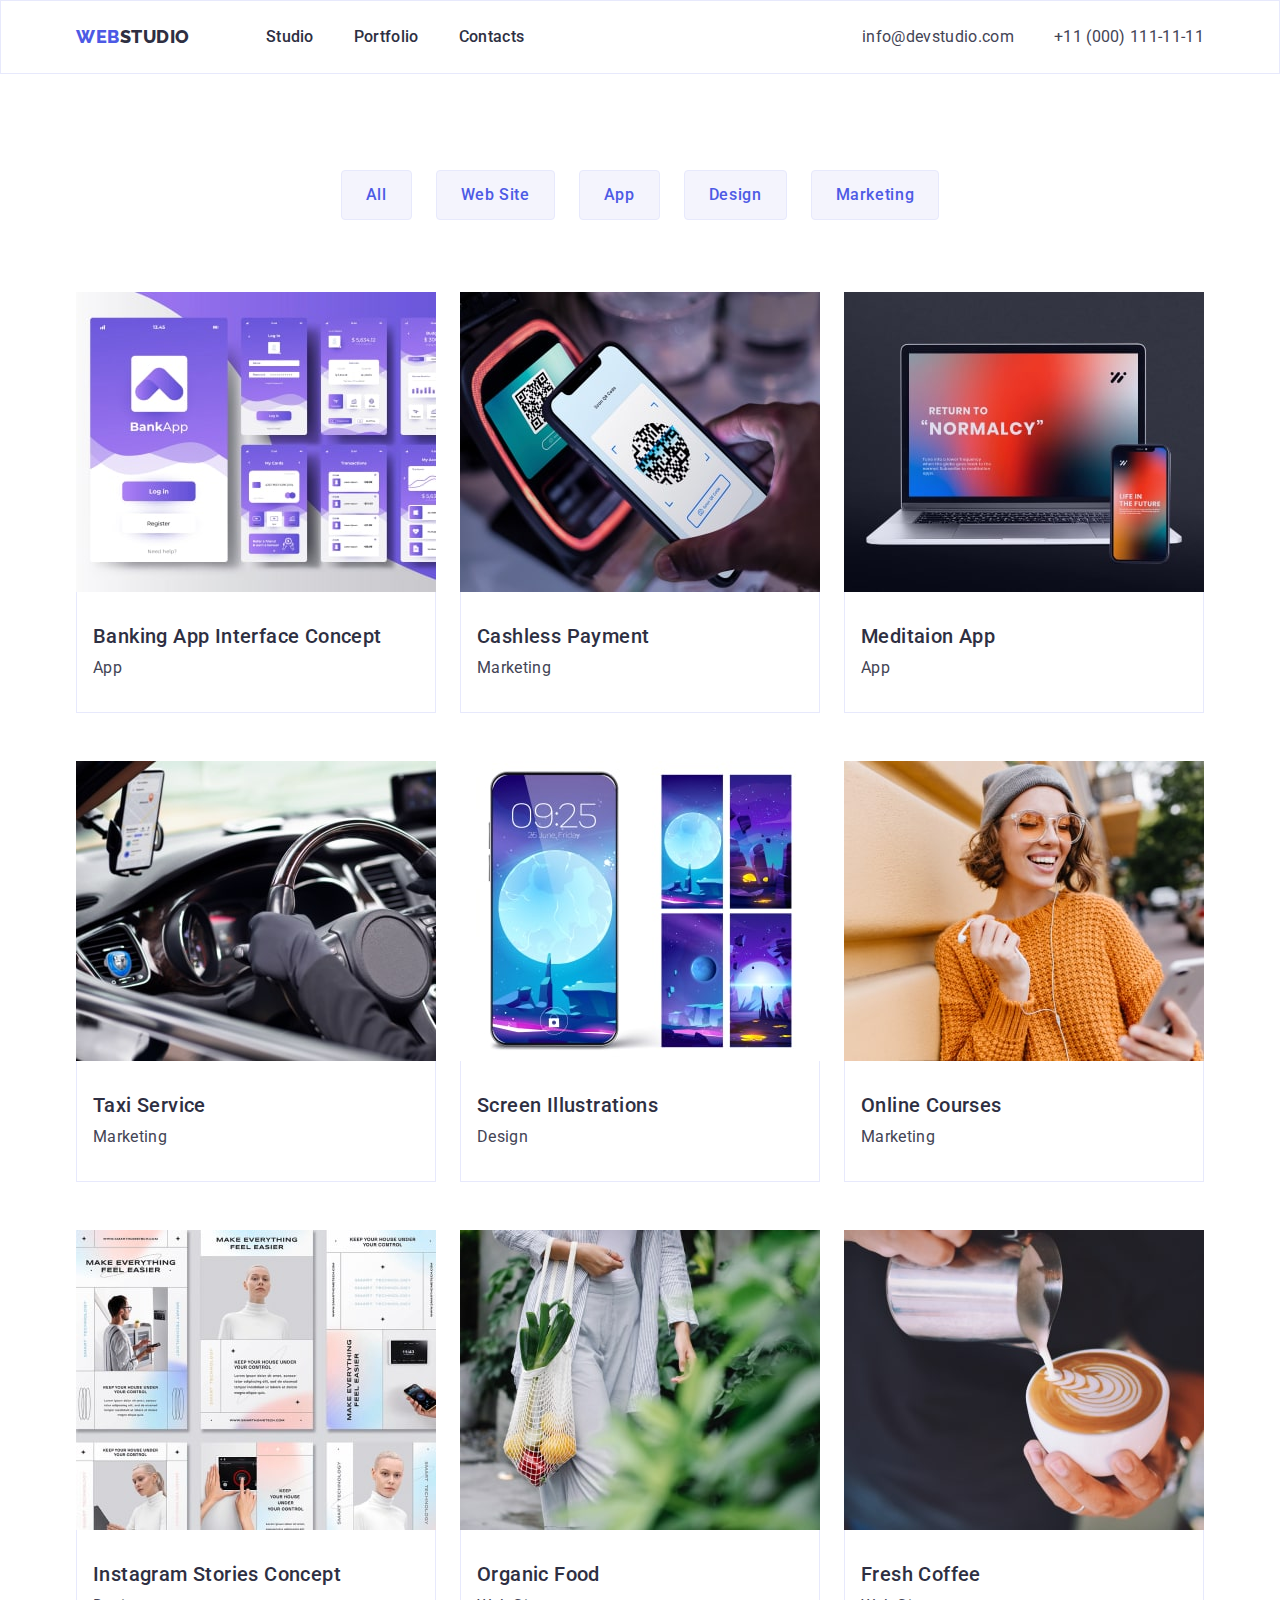
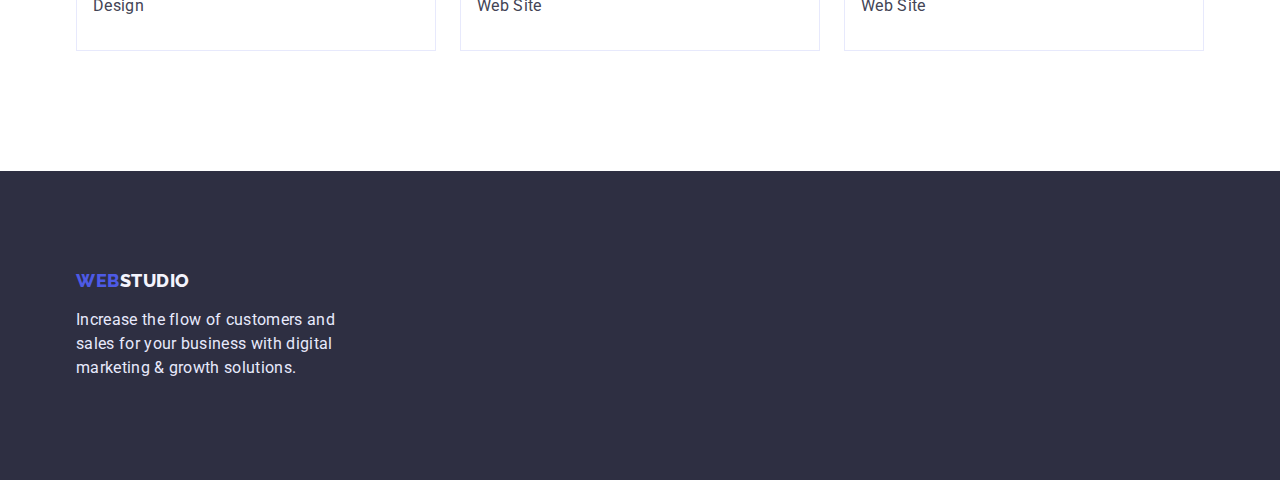
==== portfolio.html @ a50eefcb "add css and svg" ====
<!DOCTYPE html>
<html lang="en">
<head>
    <meta charset="UTF-8">
    <meta http-equiv="X-UA-Compatible" content="IE=edge">
    <meta name="viewport" content="width=device-width, initial-scale=1.0">
    <link rel="preconnect" href="https://fonts.googleapis.com">
    <link rel="preconnect" href="https://fonts.gstatic.com" crossorigin>
    <link href="https://fonts.googleapis.com/css2?family=Raleway:wght@800&family=Roboto:wght@400;500;700;900&display=swap" rel="stylesheet">
    <link rel="stylesheet" href="https://cdn.jsdelivr.net/npm/modern-normalize@1.1.0/modern-normalize.min.css">
    <link rel="stylesheet" href="./css/styles.css">
    <title>Portfolio</title>
<body>
    <header class="header border">
        <div class="container header-container">
        <nav class="nav">
                <a href="./index.html" class="nav-logo link list"><span class="accent">Web</span>Studio</a>
            <ul class="nav-list list ">
                <li class="nav-item">
                    <a href="./index.html" class="nav-link link list ">Studio</a>
                </li>
                <li class="nav-item">
                    <a href="" class="nav-link link list ">Portfolio</a>
                </li>
                <li class="nav-item">
                    <a href="" class="nav-link link list ">Contacts</a>
                </li>
            </ul>
        </nav>
        <address class="addres">
            <ul class="addres-list list">
                <li class="addres-item">
                    <a href="mailto:info@devstudio.com" class="contact-link-mail list  link ">info@devstudio.com</a>
                </li>
                <li class="addres-item">
                    <a href="tel:+110001111111" class="contact-link-number list link ">+11 (000) 111-11-11</a>
                </li>
            </ul>
        </address>
        </div>    
    </header>
    <main>       
        <section class="portfolio section">
            <div class="container-portfolio container">
        <h1 hidden>portfolio</h1>
            <ul  class="portfolio-list-btn section-list">
        <li class="portfolio-item-btn list">
            <button type="button" class="portfolio-btn">All</button>
        </li>
        <li class="portfolio-item-btn list">
            <button type="button" class="portfolio-btn">Web Site</button>
        </li>
        <li class="portfolio-item-btn list">
            <button type="button" class="portfolio-btn">App</button>
        </li>
        <li class="portfolio-item-btn list">
            <button type="button" class="portfolio-btn">Design</button>
        </li>
        <li class="portfolio-item-btn list">
            <button type="button" class="portfolio-btn">Marketing</button>
        </li>
        </ul>
        <ul class="portfolio-list ">
        <li class="portfolio-item list width-card">
            <img src="./images/portfolio/img1.jpg" alt="Banking App Interface Concept" >
            <div class="portfolio-item-wrap border">
            <h2 class="portfolio-subtitle section-subtitle ">Banking App Interface Concept</h3>
            <p class="portfolio-text sction-text ">App</p>
            </div>
        </li>
        <li class="portfolio-item list width-card">
            <img src="./images/portfolio/img2.jpg" alt="Cashless Payment" width="360" height="300">
            <div class="portfolio-item-wrap border">
            <h2 class="portfolio-subtitle section-subtitle">Cashless Payment</h3>
            <p class="portfolio-text sction-text">Marketing</p>
            </div>
        </li>
        <li class="portfolio-item list width-card">
            <img src="./images/portfolio/img3.jpg" alt="Meditaion App" width="360" height="300">
            <div class="portfolio-item-wrap border">
            <h2 class="portfolio-subtitle section-subtitle">Meditaion App</h3>
            <p class="portfolio-text sction-text">App</p>
            </div>
        </li>
        <li class="portfolio-item list width-card">
            <img src="./images/portfolio/img4.jpg" alt="Taxi Service" width="360" height="300">
            <div class="portfolio-item-wrap border">
            <h2 class="portfolio-subtitle section-subtitle">Taxi Service</h3>
            <p class="portfolio-text sction-text">Marketing</p>
            </div>
        </li>
        <li class="portfolio-item list width-card">
            <img src="./images/portfolio/img5.jpg" alt="Screen Illustrations" width="360" height="300">
            <div class="portfolio-item-wrap border">
            <h2 class="portfolio-subtitle section-subtitle">Screen Illustrations</h3>
            <p class="portfolio-text sction-text">Design</p>
            </div>
        </li>
        <li class="portfolio-item list width-card">
            <img src="./images/portfolio/img6.jpg" alt="Online Courses" width="360" height="300">
            <div class="portfolio-item-wrap border">
            <h2 class="portfolio-subtitle section-subtitle">Online Courses</h3>
            <p class="portfolio-text sction-text">Marketing</p>
            </div>
        </li>
        <li class="portfolio-item list width-card">
            <img src="./images/portfolio/img7.jpg" alt="Instagram Stories Concept" width="360" height="300">
            <div class="portfolio-item-wrap border">
            <h2 class="portfolio-subtitle section-subtitle">Instagram Stories Concept</h3>
            <p class="portfolio-text sction-text">Design</p>
            </div>
        </li>
        <li class="portfolio-item list width-card">
            <img src="./images/portfolio/img8.jpg" alt="Organic Food" width="360" height="300">
            <div class="portfolio-item-wrap border">
            <h2 class="portfolio-subtitle section-subtitle">Organic Food</h3>
            <p class="portfolio-text sction-text">Web Site</p>
            </div>
        </li>
        <li class="portfolio-item list width-card">
            <img src="./images/portfolio/img9.jpg" alt="Fresh Coffee" width="360" height="300">
            <div class="portfolio-item-wrap border">
            <h2 class="portfolio-subtitle section-subtitle">Fresh Coffee</h3>
            <p class="portfolio-text sction-text">Web Site</p>
            </div>
        </li>
        </ul>
    </div>
        </section>
    </main>     
    <footer class="footer">
        <div class="container">
        <a href="./index.html" class="footer-logo link"><span class="accent">Web</span>Studio</a>
        <p class="footer-text sction-text">Increase the flow of customers and sales for your business with digital marketing & growth solutions.</p>
        </div>
    </footer>
</body>
---- css/styles.css ----
h1,h2,h3,p{
    margin-top: 0;
    margin-bottom: 0;
    }
    ul,ol{
    margin-top: 0;
    margin-bottom: 0;
    padding-left: 0;
    }
    img{
    display: block;
    }
    
    :root{
    --grey-one:#434455;
    --grey-two:#2E2F42; 
    --blue-one:#4D5AE5;
    --blue-two:#404BBF;
    --white-one:#FFFFFF;
    --white-two:#F4F4FD;
    --white-three:#E7E9FC;   
    --body-text-color:var(--grey-one);
    --bodi-title-color:var(--grey-two);
    --background-hero-footer-color:var(--grey-two);
    --hover-focus-color:var(--blue-one);
    --btn-color:var(--blue-one);
    --btn-hover-focus-color:var(--blue-two);
    --btn-text-color:var(--white-one);
    --gradient-one:linear-gradient(rgba(46, 47, 66, 0.7), rgba(46, 47, 66, 0.7));
    }
    .container{
    width: 1158px;
    margin-left: auto;
    margin-right: auto; 
    padding-left: 15px;
    padding-right: 15px;   
    }
    .section{
    padding-top: 120px;
    padding-bottom: 120px;
    }    
    .section-title{
    font-size: 36px;
    line-height: 1.11;
    text-align: center;
    letter-spacing: 0.02em;
    text-transform: capitalize;
    margin-bottom: 72px;
    }
    .section-subtitle{
    font-weight: 500;
    font-size: 20px;
    line-height: 1.2;
    letter-spacing: 0.02em;
    margin-bottom: 8px;
    }
    .sction-text{
    line-height: 1.5;
    letter-spacing: 0.02em;
    color:var(--body-text-color);
    }
    .section-list{
    display: flex;
    align-items: center;
    flex-wrap: wrap;
    column-gap: 24px;
    }
    button {
    border-radius: 4px;
    font-family: inherit;
    font-weight: 500;
    line-height: 1.5;
    font-size: 16px;
    display: flex;
    align-items: center;
    letter-spacing: 0.04em;
    cursor: pointer;
    }
    button:focus, button:hover {
    background-color:var(--btn-hover-focus-color);
    color:var(--white-one);
    box-shadow: 0px 3px 1px rgba(0, 0, 0, 0.1), 0px 2px 1px rgba(0, 0, 0, 0.08), 0px 2px 2px rgba(0, 0, 0, 0.12);
    border-radius: 4px;
    }
    .list{ 
    list-style: none;
    }
    .link{
    text-decoration: none;
    } 
    .border{
    border: 1px solid var(--white-three);    
    }  
    /* ----------BODY------------ */
    body{
    font-family: 'roboto', sans-serif;
    font-size: 16px;
    color:var(--grey-two);
    background-color:var(--white-one);
    }
    
    /* ---------HEADER----------- */
    .header{
    padding-top: 24px;
    padding-bottom: 24px;
    }
    .header-container{
    display: flex;
    align-items: center;
    justify-content: space-between;

    }
    .nav{
    display: flex;
    align-items: center;
    }
    .nav-list{
    display: flex;
    align-items: center;
    gap: 40px;
    }
    .nav-logo{
    margin-right: 76px;
    }
    .nav-logo {
    font-family: 'Raleway';
    font-weight: 800;
    font-size: 18px;
    line-height: 1.33;
    display: flex;
    align-items: center;
    letter-spacing: 0.03em;
    text-transform: uppercase;
    color: var(--bodi-title-color);
    }
    .nav-logo:hover, 
    .nav-logo:focus{
    color:var(--hover-focus-color);
    }
    .accent{
    color: var(--hover-focus-color);
    }
    .nav-link {
    font-weight: 500;
    line-height: 1.5;
    letter-spacing: 0.02em;
    color: var(--bodi-title-color);  
    }
    /*------------ ADDRES------------ */
    .addres{
    display: flex;
    align-items: center; 
    }
    .addres-list{
    display: flex;
    align-items: center; 
    gap: 40px;  
    }
    .addres-item:not(:last-child){
    margin-left: auto;
    }
    .contact-link-number, .contact-link-mail {
    line-height: 1.5;
    letter-spacing: 0.02em;
    color:var(--body-text-color);
    font-style: normal;
    
    }
    
    .nav-list .nav-link:hover, 
    .nav-list .nav-link:focus,
    .contact-link-number:hover, .contact-link-number:focus,
    .contact-link-mail:hover, .contact-link-mail:focus,   
    .footer-logo:hover, .footer-logo:focus    
    {
    color: var(--hover-focus-color);  
    }
    /* --------MAIN------------ */
    /* --------HERO------------ */
    .hero {
    padding-top: 188px;
    padding-bottom: 188px;
    background: var(--background-hero-footer-color);
    background-image: var(--gradient-one), url(../images/people-office.jpg);
    background-repeat: no-repeat;
    background-position: absolute; 
    background-size: cover;
    }
    .hero-title {
    max-width: 510px;
    font-size: 56px;
    line-height: 1.07;
    text-align: center;
    letter-spacing: 0.02em;
    color:var(--white-one);
    margin: 0 auto;
    margin-bottom: 48px;
    }
    .hero-btn{
    border: none;     
    padding: 16px 32px;
    background: var(--btn-color);
    color:var(--btn-text-color);
    box-shadow: 0px 4px 4px rgba(0, 0, 0, 0.15);
    border-radius: 4px;
    margin: 0 auto;
    }
    
    /* --------ABOUT---------- */
    .about-list{
    display: flex; 
    gap: 24px;   
    }
    .about-item{
    width: 264px;
    }
     /* --------DOING---------- */
    .doing{
    padding-top: 0;
    }
    .doing-list{
    display: flex;
    flex-wrap: wrap;
    gap: 24px;
    }
    .doing-item{
    flex-basis: calc((100% - 2*24px)/3);   
    }
    /* --------TEAM----------- */
    .team {
    background:var(--white-two);
    }
    .team-list{
    display: flex;
    gap: 24px;    
    }
    .team-item-wrap{
    padding: 32px 16px 32px 16px;
    background:var(--white-one);
    box-shadow: 0px 1px 6px rgb(46 47 66 / 8%), 0px 1px 1px rgb(46 47 66 / 16%), 0px 2px 1px rgb(46 47 66 / 8%);
    border-radius: 0px 0px 4px 4px;
    text-align: center;       
    }
    .team-item{
    flex-basis: calc((100% - 3*24px)/4);   
    }
    .team-text{
    margin-bottom: 8px;
    }
    .teem-soc-list {
    display: flex;
    gap: 24px;
    }
    .team-soc-items {
    width: 40px;
    height: 40px;
    }
    .team-soc-link {
    width: 100%;
    height: 100%;
    background-color:var(--blue-one);
    display: flex;
    align-items: center;
    justify-content: center;
    border-radius: 50%;
    }
    .team-soc-icon{
    fill: var(--white-two);
    }
    /* -----PORTFOLIO--------- */
    .portfolio{
    padding-top: 96px;
    }  
    .portfolio-list{
    display: flex;    
    flex-wrap: wrap;
    row-gap: 48px;
    column-gap: 24px;  
    }  
    .portfolio-list-btn{
    display: flex;    
    justify-content:center;
    margin-bottom: 72px;
    }
    .portfolio-btn{
    padding: 12px 24px;     
    background:var(--white-two); 
    color: var(--btn-color);
    border: 1px solid var(--white-three);
    border-radius: 4px;}
    .portfolio-item-wrap{
    padding-top: 32px;
    padding-bottom: 32px;
    padding-left: 16px;  
    border-top: none;   
    }
    
    
    /* ---------FOOTER--------- */
    .footer{
    padding-top: 100px;
    padding-bottom: 100px;
    background-color: var(--background-hero-footer-color)
    }
    .footer-logo {
    display: block;
    font-family: 'Raleway';
    font-weight: 800;
    font-size: 18px;
    line-height: 1.16;
    letter-spacing: 0.03em;
    text-transform: uppercase;
    color: var(--white-two);
    margin-bottom: 16px;
    }
    .footer-text {
    max-width: 300px;
    color:var(--white-three);
    }
    .portfolio-item{
        flex-basis: calc((100% - 2*24px)/3);    
    }
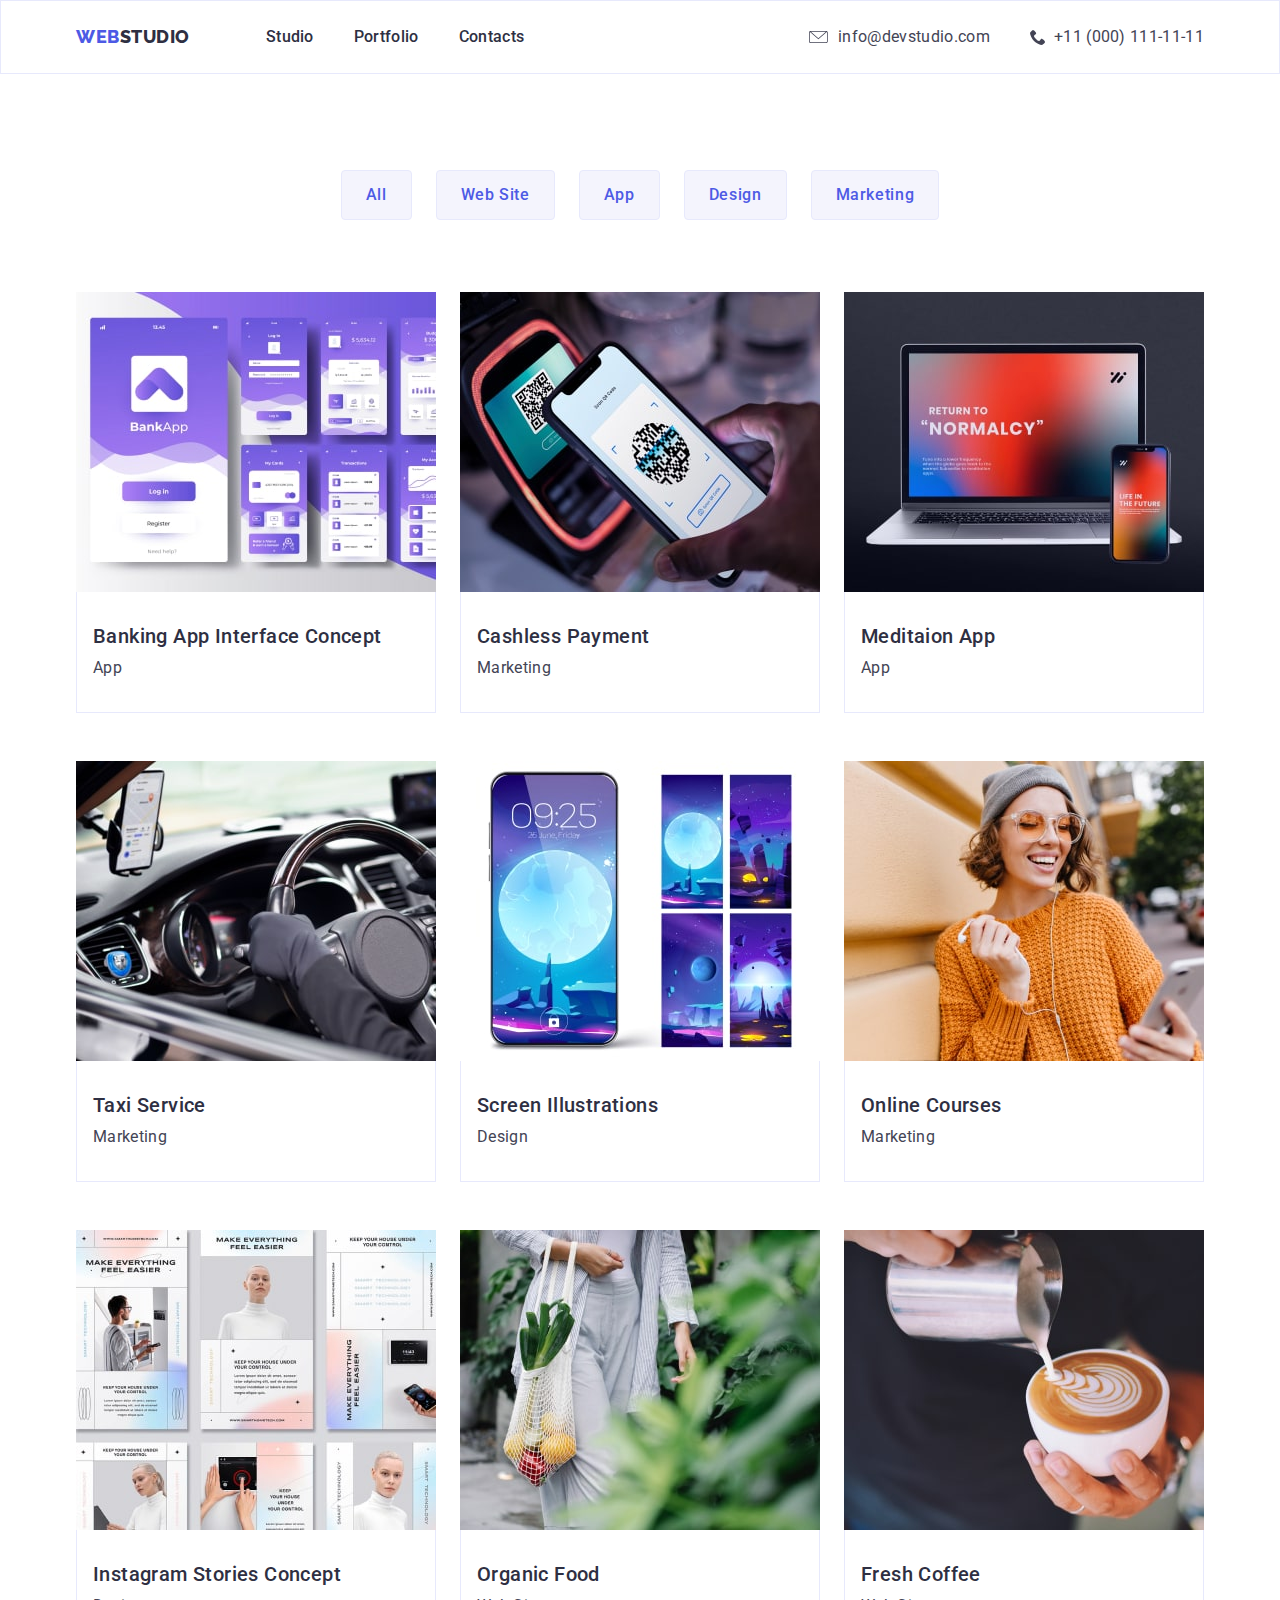
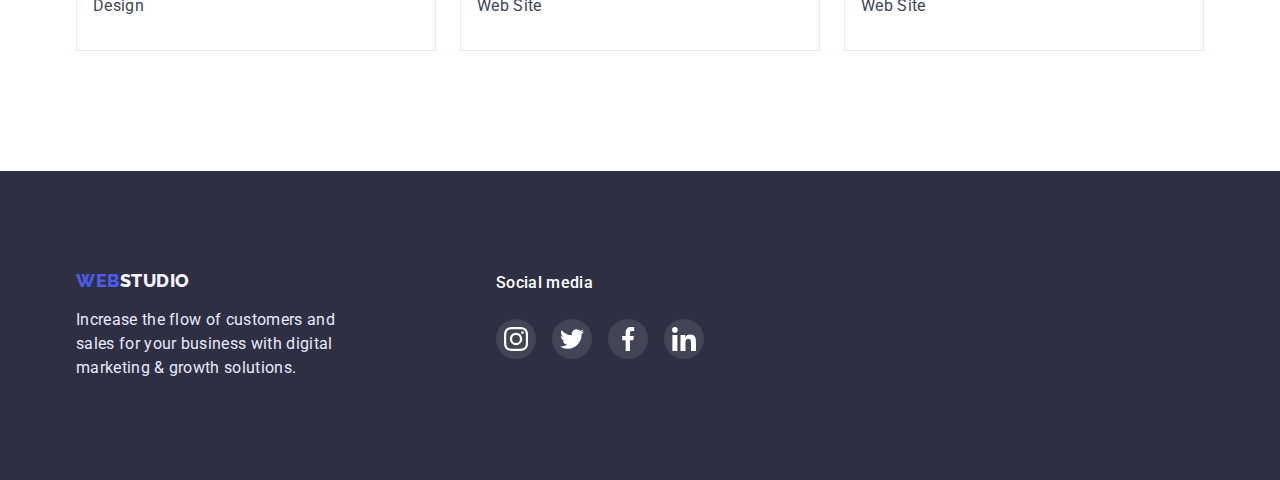
==== commit 76a95ad4: "add css and svg" ====
--- a/portfolio.html
+++ b/portfolio.html
@@ -27,16 +27,24 @@
                 </li>
             </ul>
         </nav>
-        <address class="addres">
+        <address class="addres ">
             <ul class="addres-list list">
                 <li class="addres-item">
-                    <a href="mailto:info@devstudio.com" class="contact-link-mail list  link ">info@devstudio.com</a>
+                    <a href="mailto:info@devstudio.com" class="contact-link-mail  link ">
+                        <svg class="addres-icon" width="24px" height="24px">
+                            <use href="./images/icons.svg#icon-mail-envelope-closed"></use>
+                        </svg>
+                        info@devstudio.com</a>
                 </li>
                 <li class="addres-item">
-                    <a href="tel:+110001111111" class="contact-link-number list link ">+11 (000) 111-11-11</a>
+                    <a href="tel:+110001111111" class="contact-link-number list link "> 
+                        <svg class="addres-icon" width="16px" height="16px">
+                            <use href="./images/icons.svg#icon-telephone"></use>
+                        </svg>
+                        +11 (000) 111-11-11</a>
                 </li>
             </ul>
-        </address>
+            </address>
         </div>    
     </header>
     <main>       
@@ -128,10 +136,45 @@
     </div>
         </section>
     </main>     
-    <footer class="footer">
-        <div class="container">
-        <a href="./index.html" class="footer-logo link"><span class="accent">Web</span>Studio</a>
-        <p class="footer-text sction-text">Increase the flow of customers and sales for your business with digital marketing & growth solutions.</p>
+    <footer class="footer ">
+        <div class="footer-container container">
+            <div class="footer-logo-wrap">
+                <a href="./index.html" class="footer-logo link"><span class="accent">Web</span>Studio</a>
+                <p class="footer-text sction-text">Increase the flow of customers and sales for your business with digital marketing & growth solutions.</p>
+            </div>
+            <div class="footer-soc-wrap">
+                <p class="footer-text-soc sction-text">Social media</p>
+                <ul class="footer-soc-list list">
+                    <li class="footer-soc-item">
+                        <a href="" class="footer-soc-link link">
+                            <svg class="footer-soc-ico" width="24px" height="24px">
+                                <use href="./images/icons.svg#icon-instagram-2"></use>
+                            </svg>
+                        </a>
+                    </li>
+                    <li class="footer-soc-item">
+                        <a href="" class="footer-soc-link link">
+                            <svg class="footer-soc-ico" width="24px" height="24px">
+                                <use href="./images/icons.svg#icon-twitter-1"></use>
+                            </svg>
+                        </a>
+                    </li>
+                    <li class="footer-soc-item">
+                        <a href="" class="footer-soc-link link">
+                            <svg class="footer-soc-ico" width="24px" height="24px">
+                                <use href="./images/icons.svg#icon-facebook-1"></use>
+                            </svg>
+                        </a>
+                    </li>
+                    <li class="footer-soc-item">
+                        <a href="" class="footer-soc-link link">
+                            <svg class="footer-soc-ico" width="24px" height="24px">
+                                <use href="./images/icons.svg#icon-linkedin-1"></use>
+                            </svg>
+                        </a>
+                    </li>
+                </ul>
+            </div>
         </div>
     </footer>
 </body>--- a/css/styles.css
+++ b/css/styles.css
@@ -12,8 +12,10 @@
     }
     
     :root{
+    --green-one: #31D0AA;  
     --grey-one:#434455;
-    --grey-two:#2E2F42; 
+    --grey-two:#2E2F42;
+    --grey-three: #8E8F99; 
     --blue-one:#4D5AE5;
     --blue-two:#404BBF;
     --white-one:#FFFFFF;
@@ -38,6 +40,8 @@
     .section{
     padding-top: 120px;
     padding-bottom: 120px;
+    margin-left: auto;
+    margin-right: auto; 
     }    
     .section-title{
     font-size: 36px;
@@ -90,83 +94,9 @@
     } 
     .border{
     border: 1px solid var(--white-three);    
-    }  
-    /* ----------BODY------------ */
-    body{
-    font-family: 'roboto', sans-serif;
-    font-size: 16px;
-    color:var(--grey-two);
-    background-color:var(--white-one);
-    }
-    
-    /* ---------HEADER----------- */
-    .header{
-    padding-top: 24px;
-    padding-bottom: 24px;
-    }
-    .header-container{
-    display: flex;
-    align-items: center;
-    justify-content: space-between;
-
-    }
-    .nav{
-    display: flex;
-    align-items: center;
-    }
-    .nav-list{
-    display: flex;
-    align-items: center;
-    gap: 40px;
-    }
-    .nav-logo{
-    margin-right: 76px;
-    }
-    .nav-logo {
-    font-family: 'Raleway';
-    font-weight: 800;
-    font-size: 18px;
-    line-height: 1.33;
-    display: flex;
-    align-items: center;
-    letter-spacing: 0.03em;
-    text-transform: uppercase;
-    color: var(--bodi-title-color);
-    }
+    } 
     .nav-logo:hover, 
-    .nav-logo:focus{
-    color:var(--hover-focus-color);
-    }
-    .accent{
-    color: var(--hover-focus-color);
-    }
-    .nav-link {
-    font-weight: 500;
-    line-height: 1.5;
-    letter-spacing: 0.02em;
-    color: var(--bodi-title-color);  
-    }
-    /*------------ ADDRES------------ */
-    .addres{
-    display: flex;
-    align-items: center; 
-    }
-    .addres-list{
-    display: flex;
-    align-items: center; 
-    gap: 40px;  
-    }
-    .addres-item:not(:last-child){
-    margin-left: auto;
-    }
-    .contact-link-number, .contact-link-mail {
-    line-height: 1.5;
-    letter-spacing: 0.02em;
-    color:var(--body-text-color);
-    font-style: normal;
-    
-    }
-    
+    .nav-logo:focus,
     .nav-list .nav-link:hover, 
     .nav-list .nav-link:focus,
     .contact-link-number:hover, .contact-link-number:focus,
@@ -174,7 +104,89 @@
     .footer-logo:hover, .footer-logo:focus    
     {
     color: var(--hover-focus-color);  
-    }
+    } 
+    /* ----------BODY------------ */
+    body{
+    font-family: 'roboto', sans-serif;
+    font-size: 16px;
+    color:var(--grey-two);
+    background-color:var(--white-one);
+    }
+    
+    /* ---------HEADER----------- */
+    .header{
+    padding-top: 24px;
+    padding-bottom: 24px;
+    }
+    .header-container{
+    display: flex;
+    align-items: center;
+    justify-content: space-between;
+
+    }
+    .nav{
+    display: flex;
+    align-items: center;
+    }
+    .nav-list{
+    display: flex;
+    align-items: center;
+    gap: 40px;
+    }
+    .nav-logo{
+    margin-right: 76px;
+    }
+    .nav-logo {
+    font-family: 'Raleway';
+    font-weight: 800;
+    font-size: 18px;
+    line-height: 1.33;
+    display: flex;
+    align-items: center;
+    letter-spacing: 0.03em;
+    text-transform: uppercase;
+    color: var(--bodi-title-color);
+    }
+    .accent{
+    color: var(--hover-focus-color);
+    }
+    .nav-link {
+    font-weight: 500;
+    line-height: 1.5;
+    letter-spacing: 0.02em;
+    color: var(--bodi-title-color);  
+    }
+    /*------------ ADDRES------------ */
+    .addres{
+    display: flex;
+    align-items: center; 
+    }
+    .addres-list{
+    display: flex;
+    align-items: center; 
+    gap: 40px;  
+    }
+    .addres-item:not(:last-child){
+    margin-left: auto;
+    }
+    .contact-link-number, .contact-link-mail {
+    display: flex;
+    line-height: 1.5;
+    letter-spacing: 0.02em;
+    align-items: center;
+    gap: 8px; 
+    color:var(--body-text-color);
+    font-style: normal;
+    }
+    .addres-icon{
+    fill: var(--body-text-color);
+    }
+    .contact-link-number:is(:hover, :focus) .addres-icon{
+    fill:var(--blue-two);
+    }
+    .contact-link-mail:is(:hover, :focus) .addres-icon{
+    fill:var(--blue-two);
+    }  
     /* --------MAIN------------ */
     /* --------HERO------------ */
     .hero {
@@ -182,6 +194,7 @@
     padding-bottom: 188px;
     background: var(--background-hero-footer-color);
     background-image: var(--gradient-one), url(../images/people-office.jpg);
+    max-width: 1440px;
     background-repeat: no-repeat;
     background-position: absolute; 
     background-size: cover;
@@ -214,6 +227,26 @@
     .about-item{
     width: 264px;
     }
+    .about-list-ico{
+    display: flex;
+    gap: 24px;
+    }
+    .about-item-ico{
+    width:calc((100%-3*24px)/4);
+    height: 112px; 
+    margin-bottom: 8px;
+    }
+    .about-item-link {
+    width: 100%;
+    height: 100%;
+    display: flex;
+    justify-content: center;
+    align-items: center;
+    background: var(--white-two);
+    border-radius: 4px;
+    }
+    .about-icon {
+    }
      /* --------DOING---------- */
     .doing{
     padding-top: 0;
@@ -267,6 +300,39 @@
     .team-soc-icon{
     fill: var(--white-two);
     }
+    .team-soc-link:hover, .team-soc-link:focus{
+    background-color:var(--blue-two)
+    }
+    /*-------CUSTOMERS----------- */
+    .customers{
+    padding-top: 130px;
+    }
+    .customers-list {
+    display: flex;
+    gap: 24px;
+    }
+    .customers-item {
+    width: calc((100%-5*24px)/6);
+    height: 88px;
+    }
+    .customers-link {
+    width: 100%;  
+    height: 100%;
+    display: flex;
+    align-items: center;
+    justify-content: center;
+    border: 1px solid var(--grey-three);
+    border-radius: 4px;
+    }
+    .customers-icon{
+    fill:var(--grey-three)  
+    }
+    .customers-link:is(:hover, :focus){
+    border-color:var(--blue-two)
+    }
+    .customers-link:is(:hover, :focus) .customers-icon{
+      fill:var(--blue-two)
+      }
     /* -----PORTFOLIO--------- */
     .portfolio{
     padding-top: 96px;
@@ -294,13 +360,19 @@
     padding-left: 16px;  
     border-top: none;   
     }
-    
-    
+    .portfolio-item{
+    flex-basis: calc((100% - 2*24px)/3);    
+  }
     /* ---------FOOTER--------- */
     .footer{
     padding-top: 100px;
     padding-bottom: 100px;
     background-color: var(--background-hero-footer-color)
+    }
+    .footer-container{
+      display: flex;
+      gap: 120px
+      ;
     }
     .footer-logo {
     display: block;
@@ -317,6 +389,35 @@
     max-width: 300px;
     color:var(--white-three);
     }
-    .portfolio-item{
-        flex-basis: calc((100% - 2*24px)/3);    
+    .footer-soc-wrap{
+    display: block;
+    }
+    .footer-text-soc{
+    min-width: 100px;
+    font-weight: 500;
+    color:var(--white-one); 
+    margin-bottom: 24px;
+    }  
+    .footer-soc-list {
+    display: flex;
+    gap: 16px;
+    }
+    .footer-soc-item {
+      width: 40px;
+      height: 40px;
+    }
+    .footer-soc-link {
+    width: 100%;
+    height: 100%;
+    background: rgba(255, 255, 255, 0.1);
+    display: flex;
+    align-items: center;
+    justify-content: center;
+    border-radius: 50%;
+    }
+    .footer-soc-ico {
+    fill:var(--white-one)  
+    }
+    .footer-soc-link:hover, .footer-soc-link:focus{
+      background-color:var(--green-one);
     }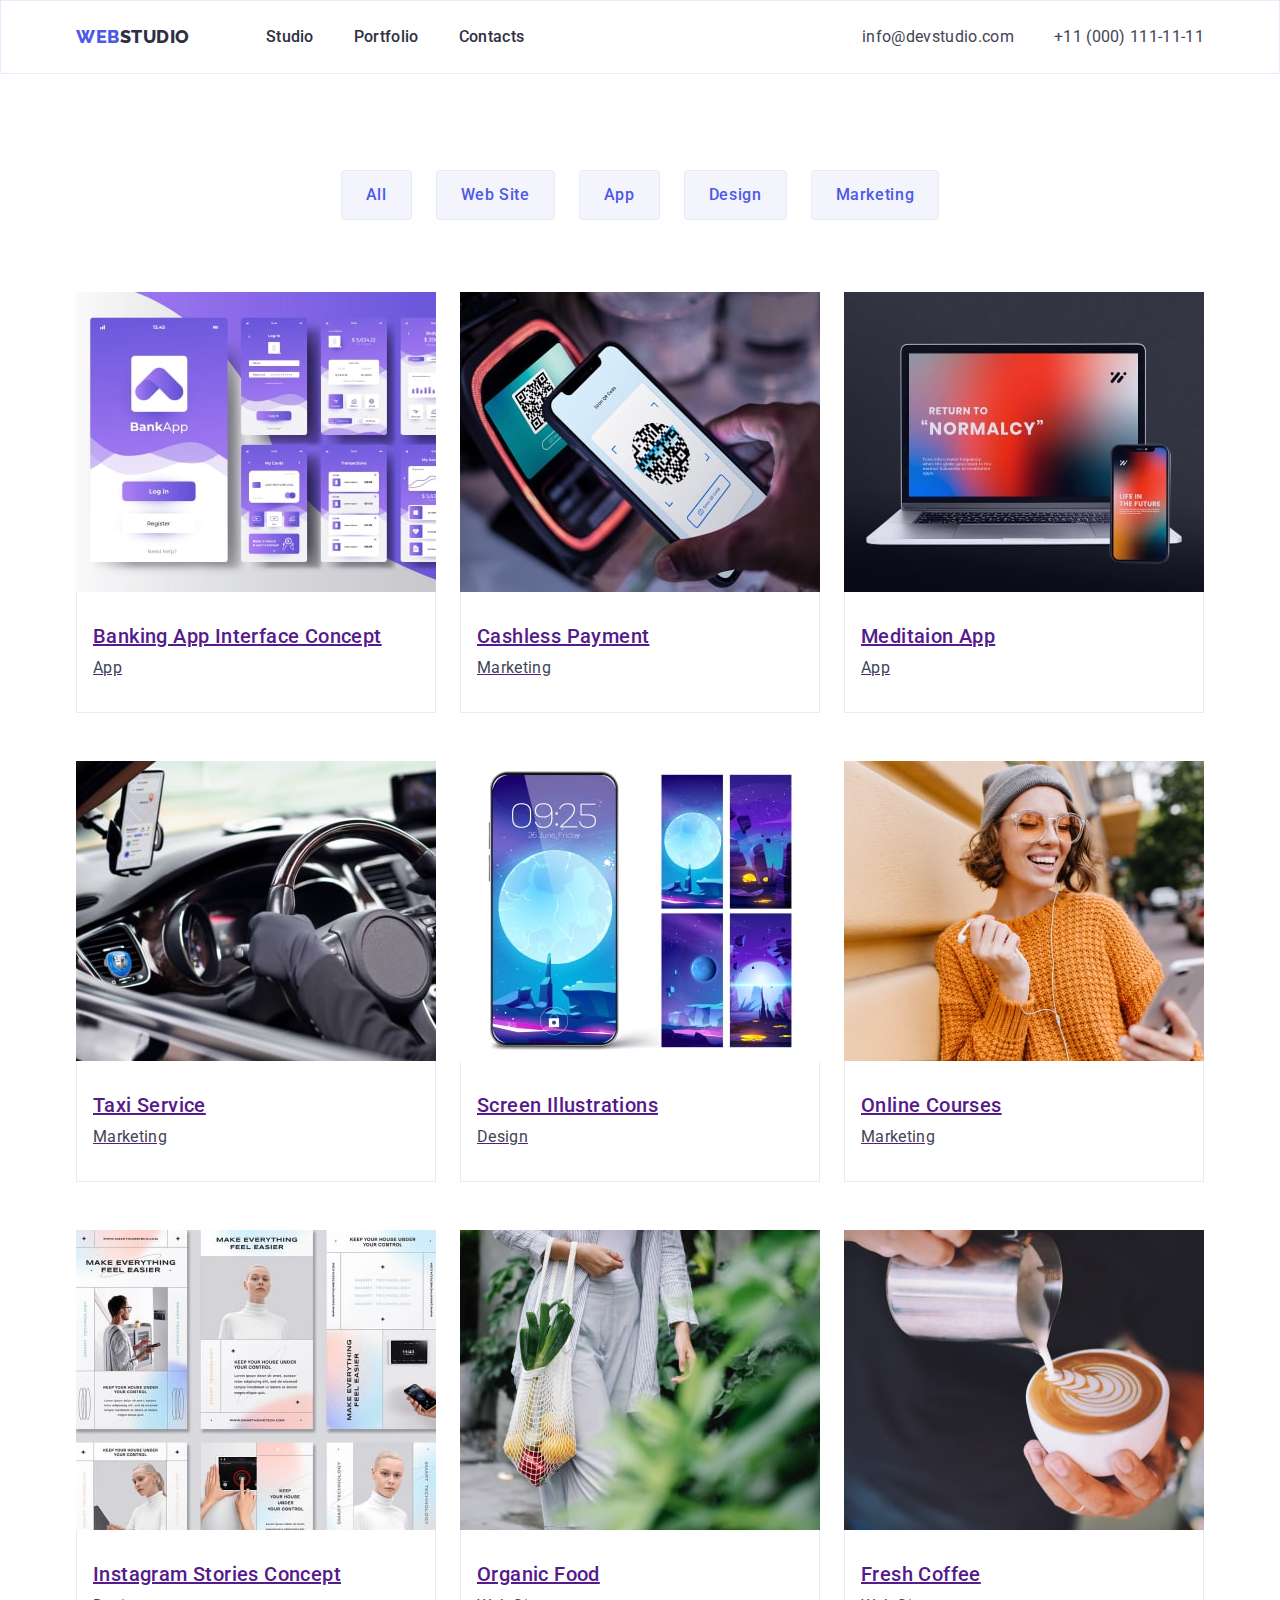
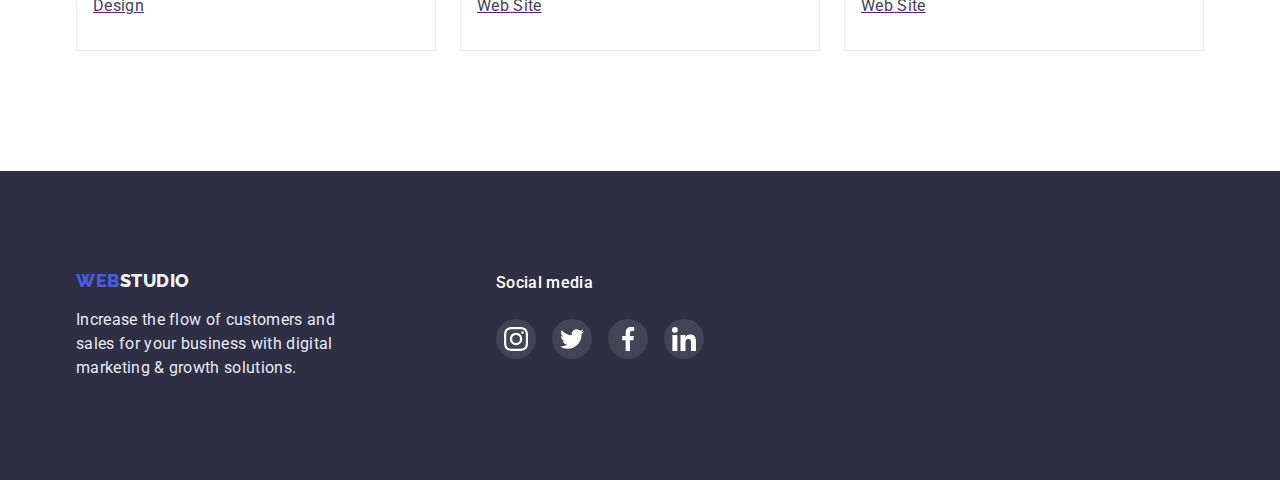
==== commit 99f8d898: "fixing errors" ====
--- a/portfolio.html
+++ b/portfolio.html
@@ -11,41 +11,35 @@
     <link rel="stylesheet" href="./css/styles.css">
     <title>Portfolio</title>
 <body>
-    <header class="header border">
+    <header class="header border ">
         <div class="container header-container">
-        <nav class="nav">
+        <nav class="nav ">
                 <a href="./index.html" class="nav-logo link list"><span class="accent">Web</span>Studio</a>
-            <ul class="nav-list list ">
-                <li class="nav-item">
-                    <a href="./index.html" class="nav-link link list ">Studio</a>
-                </li>
-                <li class="nav-item">
-                    <a href="" class="nav-link link list ">Portfolio</a>
-                </li>
-                <li class="nav-item">
-                    <a href="" class="nav-link link list ">Contacts</a>
-                </li>
-            </ul>
+        <ul class="nav-list list ">
+            <li class="nav-item">
+                <a href="./index.html" class="nav-link link list ">Studio</a>
+            </li>
+            <li class="nav-item">
+                <a href="./portfolio.html" class="nav-link link list ">Portfolio</a>
+            </li>
+            <li class="nav-item">
+                <a href="" class="nav-link link list ">Contacts</a>
+            </li>
+        </ul>
         </nav>
         <address class="addres ">
-            <ul class="addres-list list">
-                <li class="addres-item">
-                    <a href="mailto:info@devstudio.com" class="contact-link-mail  link ">
-                        <svg class="addres-icon" width="24px" height="24px">
-                            <use href="./images/icons.svg#icon-mail-envelope-closed"></use>
-                        </svg>
-                        info@devstudio.com</a>
-                </li>
-                <li class="addres-item">
-                    <a href="tel:+110001111111" class="contact-link-number list link "> 
-                        <svg class="addres-icon" width="16px" height="16px">
-                            <use href="./images/icons.svg#icon-telephone"></use>
-                        </svg>
-                        +11 (000) 111-11-11</a>
-                </li>
-            </ul>
-            </address>
-        </div>    
+        <ul class="addres-list list">
+            <li class="addres-item">
+                <a href="mailto:info@devstudio.com" class="contact-link-mail  link ">
+                    info@devstudio.com</a>
+            </li>
+            <li class="addres-item">
+                <a href="tel:+110001111111" class="contact-link-number list link "> 
+                    +11 (000) 111-11-11</a>
+            </li>
+        </ul>
+        </address>
+        </div>
     </header>
     <main>       
         <section class="portfolio section">
@@ -70,67 +64,85 @@
         </ul>
         <ul class="portfolio-list ">
         <li class="portfolio-item list width-card">
+            <a href="" class="portfolio-link">
             <img src="./images/portfolio/img1.jpg" alt="Banking App Interface Concept" >
             <div class="portfolio-item-wrap border">
-            <h2 class="portfolio-subtitle section-subtitle ">Banking App Interface Concept</h3>
+            <h2 class="portfolio-subtitle section-subtitle ">Banking App Interface Concept</h2>
             <p class="portfolio-text sction-text ">App</p>
             </div>
+            </a>
         </li>
         <li class="portfolio-item list width-card">
+            <a href="" class="portfolio-link">
             <img src="./images/portfolio/img2.jpg" alt="Cashless Payment" width="360" height="300">
             <div class="portfolio-item-wrap border">
-            <h2 class="portfolio-subtitle section-subtitle">Cashless Payment</h3>
+            <h2 class="portfolio-subtitle section-subtitle">Cashless Payment</h2>
             <p class="portfolio-text sction-text">Marketing</p>
             </div>
+            </a>
         </li>
         <li class="portfolio-item list width-card">
+            <a href="" class="portfolio-link">
             <img src="./images/portfolio/img3.jpg" alt="Meditaion App" width="360" height="300">
             <div class="portfolio-item-wrap border">
-            <h2 class="portfolio-subtitle section-subtitle">Meditaion App</h3>
+            <h2 class="portfolio-subtitle section-subtitle">Meditaion App</h2>
             <p class="portfolio-text sction-text">App</p>
             </div>
+            </a>
         </li>
         <li class="portfolio-item list width-card">
+            <a href="" class="portfolio-link">
             <img src="./images/portfolio/img4.jpg" alt="Taxi Service" width="360" height="300">
             <div class="portfolio-item-wrap border">
-            <h2 class="portfolio-subtitle section-subtitle">Taxi Service</h3>
+            <h2 class="portfolio-subtitle section-subtitle">Taxi Service</h2>
             <p class="portfolio-text sction-text">Marketing</p>
             </div>
+            </a>
         </li>
         <li class="portfolio-item list width-card">
+            <a href="" class="portfolio-link">
             <img src="./images/portfolio/img5.jpg" alt="Screen Illustrations" width="360" height="300">
             <div class="portfolio-item-wrap border">
-            <h2 class="portfolio-subtitle section-subtitle">Screen Illustrations</h3>
+            <h2 class="portfolio-subtitle section-subtitle">Screen Illustrations</h2>
             <p class="portfolio-text sction-text">Design</p>
             </div>
+            </a>
         </li>
         <li class="portfolio-item list width-card">
-            <img src="./images/portfolio/img6.jpg" alt="Online Courses" width="360" height="300">
-            <div class="portfolio-item-wrap border">
-            <h2 class="portfolio-subtitle section-subtitle">Online Courses</h3>
-            <p class="portfolio-text sction-text">Marketing</p>
-            </div>
+            <a href="" class="portfolio-link">
+                <img src="./images/portfolio/img6.jpg" alt="Online Courses" width="360" height="300">
+                <div class="portfolio-item-wrap border">
+                <h2 class="portfolio-subtitle section-subtitle">Online Courses</h2>
+                <p class="portfolio-text sction-text">Marketing</p>
+                </div>
+            </a>
         </li>
         <li class="portfolio-item list width-card">
+            <a href="" class="portfolio-link">
             <img src="./images/portfolio/img7.jpg" alt="Instagram Stories Concept" width="360" height="300">
             <div class="portfolio-item-wrap border">
-            <h2 class="portfolio-subtitle section-subtitle">Instagram Stories Concept</h3>
+            <h2 class="portfolio-subtitle section-subtitle">Instagram Stories Concept</h2>
             <p class="portfolio-text sction-text">Design</p>
             </div>
+            </a>
         </li>
         <li class="portfolio-item list width-card">
+            <a href="" class="portfolio-link">
             <img src="./images/portfolio/img8.jpg" alt="Organic Food" width="360" height="300">
             <div class="portfolio-item-wrap border">
-            <h2 class="portfolio-subtitle section-subtitle">Organic Food</h3>
+            <h2 class="portfolio-subtitle section-subtitle">Organic Food</h2>
             <p class="portfolio-text sction-text">Web Site</p>
             </div>
+            </a>
         </li>
         <li class="portfolio-item list width-card">
+            <a href="" class="portfolio-link">
             <img src="./images/portfolio/img9.jpg" alt="Fresh Coffee" width="360" height="300">
             <div class="portfolio-item-wrap border">
-            <h2 class="portfolio-subtitle section-subtitle">Fresh Coffee</h3>
+            <h2 class="portfolio-subtitle section-subtitle">Fresh Coffee</h2>
             <p class="portfolio-text sction-text">Web Site</p>
             </div>
+            </a>
         </li>
         </ul>
     </div>
--- a/css/styles.css
+++ b/css/styles.css
@@ -10,7 +10,6 @@
     img{
     display: block;
     }
-    
     :root{
     --green-one: #31D0AA;  
     --grey-one:#434455;
@@ -40,8 +39,6 @@
     .section{
     padding-top: 120px;
     padding-bottom: 120px;
-    margin-left: auto;
-    margin-right: auto; 
     }    
     .section-title{
     font-size: 36px;
@@ -122,7 +119,6 @@
     display: flex;
     align-items: center;
     justify-content: space-between;
-
     }
     .nav{
     display: flex;
@@ -196,8 +192,8 @@
     background-image: var(--gradient-one), url(../images/people-office.jpg);
     max-width: 1440px;
     background-repeat: no-repeat;
-    background-position: absolute; 
     background-size: cover;
+    margin: 0 auto;
     }
     .hero-title {
     max-width: 510px;
@@ -218,7 +214,6 @@
     border-radius: 4px;
     margin: 0 auto;
     }
-    
     /* --------ABOUT---------- */
     .about-list{
     display: flex; 
@@ -232,8 +227,8 @@
     gap: 24px;
     }
     .about-item-ico{
-    width:calc((100%-3*24px)/4);
-    height: 112px; 
+    width:calc((100% - 3*24px) / 4);
+     
     margin-bottom: 8px;
     }
     .about-item-link {
@@ -245,9 +240,11 @@
     background: var(--white-two);
     border-radius: 4px;
     }
-    .about-icon {
-    }
-     /* --------DOING---------- */
+    .about-item-svg{
+    width: 100%;
+    height: 112px;    
+    }
+    /* --------DOING---------- */
     .doing{
     padding-top: 0;
     }
@@ -257,7 +254,7 @@
     gap: 24px;
     }
     .doing-item{
-    flex-basis: calc((100% - 2*24px)/3);   
+    flex-basis: calc((100% - 2*24px) / 3);   
     }
     /* --------TEAM----------- */
     .team {
@@ -275,7 +272,7 @@
     text-align: center;       
     }
     .team-item{
-    flex-basis: calc((100% - 3*24px)/4);   
+    flex-basis: calc((100% - 3*24px) / 4);   
     }
     .team-text{
     margin-bottom: 8px;
@@ -312,12 +309,11 @@
     gap: 24px;
     }
     .customers-item {
-    width: calc((100%-5*24px)/6);
+    width: calc((100% - 5*24px) / 6);
+    }
+    .customers-link {
+    width: 100%;
     height: 88px;
-    }
-    .customers-link {
-    width: 100%;  
-    height: 100%;
     display: flex;
     align-items: center;
     justify-content: center;
@@ -331,8 +327,8 @@
     border-color:var(--blue-two)
     }
     .customers-link:is(:hover, :focus) .customers-icon{
-      fill:var(--blue-two)
-      }
+    fill:var(--blue-two)
+    }
     /* -----PORTFOLIO--------- */
     .portfolio{
     padding-top: 96px;
@@ -361,8 +357,14 @@
     border-top: none;   
     }
     .portfolio-item{
-    flex-basis: calc((100% - 2*24px)/3);    
-  }
+    flex-basis: calc((100% - 2*24px) / 3); 
+    }
+    .portfolio-link{
+    display: block;    
+    }
+    .portfolio-link:is(:hover, :focus){
+    box-shadow: 0px 4px 4px rgba(0, 0, 0, 0.25);
+    }
     /* ---------FOOTER--------- */
     .footer{
     padding-top: 100px;
@@ -370,9 +372,7 @@
     background-color: var(--background-hero-footer-color)
     }
     .footer-container{
-      display: flex;
-      gap: 120px
-      ;
+    display: flex;
     }
     .footer-logo {
     display: block;
@@ -385,6 +385,9 @@
     color: var(--white-two);
     margin-bottom: 16px;
     }
+    .footer-logo-wrap{
+    margin-right: 120px;
+    }
     .footer-text {
     max-width: 300px;
     color:var(--white-three);
@@ -403,8 +406,8 @@
     gap: 16px;
     }
     .footer-soc-item {
-      width: 40px;
-      height: 40px;
+    width: 40px;
+    height: 40px;
     }
     .footer-soc-link {
     width: 100%;
@@ -419,5 +422,6 @@
     fill:var(--white-one)  
     }
     .footer-soc-link:hover, .footer-soc-link:focus{
-      background-color:var(--green-one);
-    }+    background-color:var(--green-one);
+    }
+    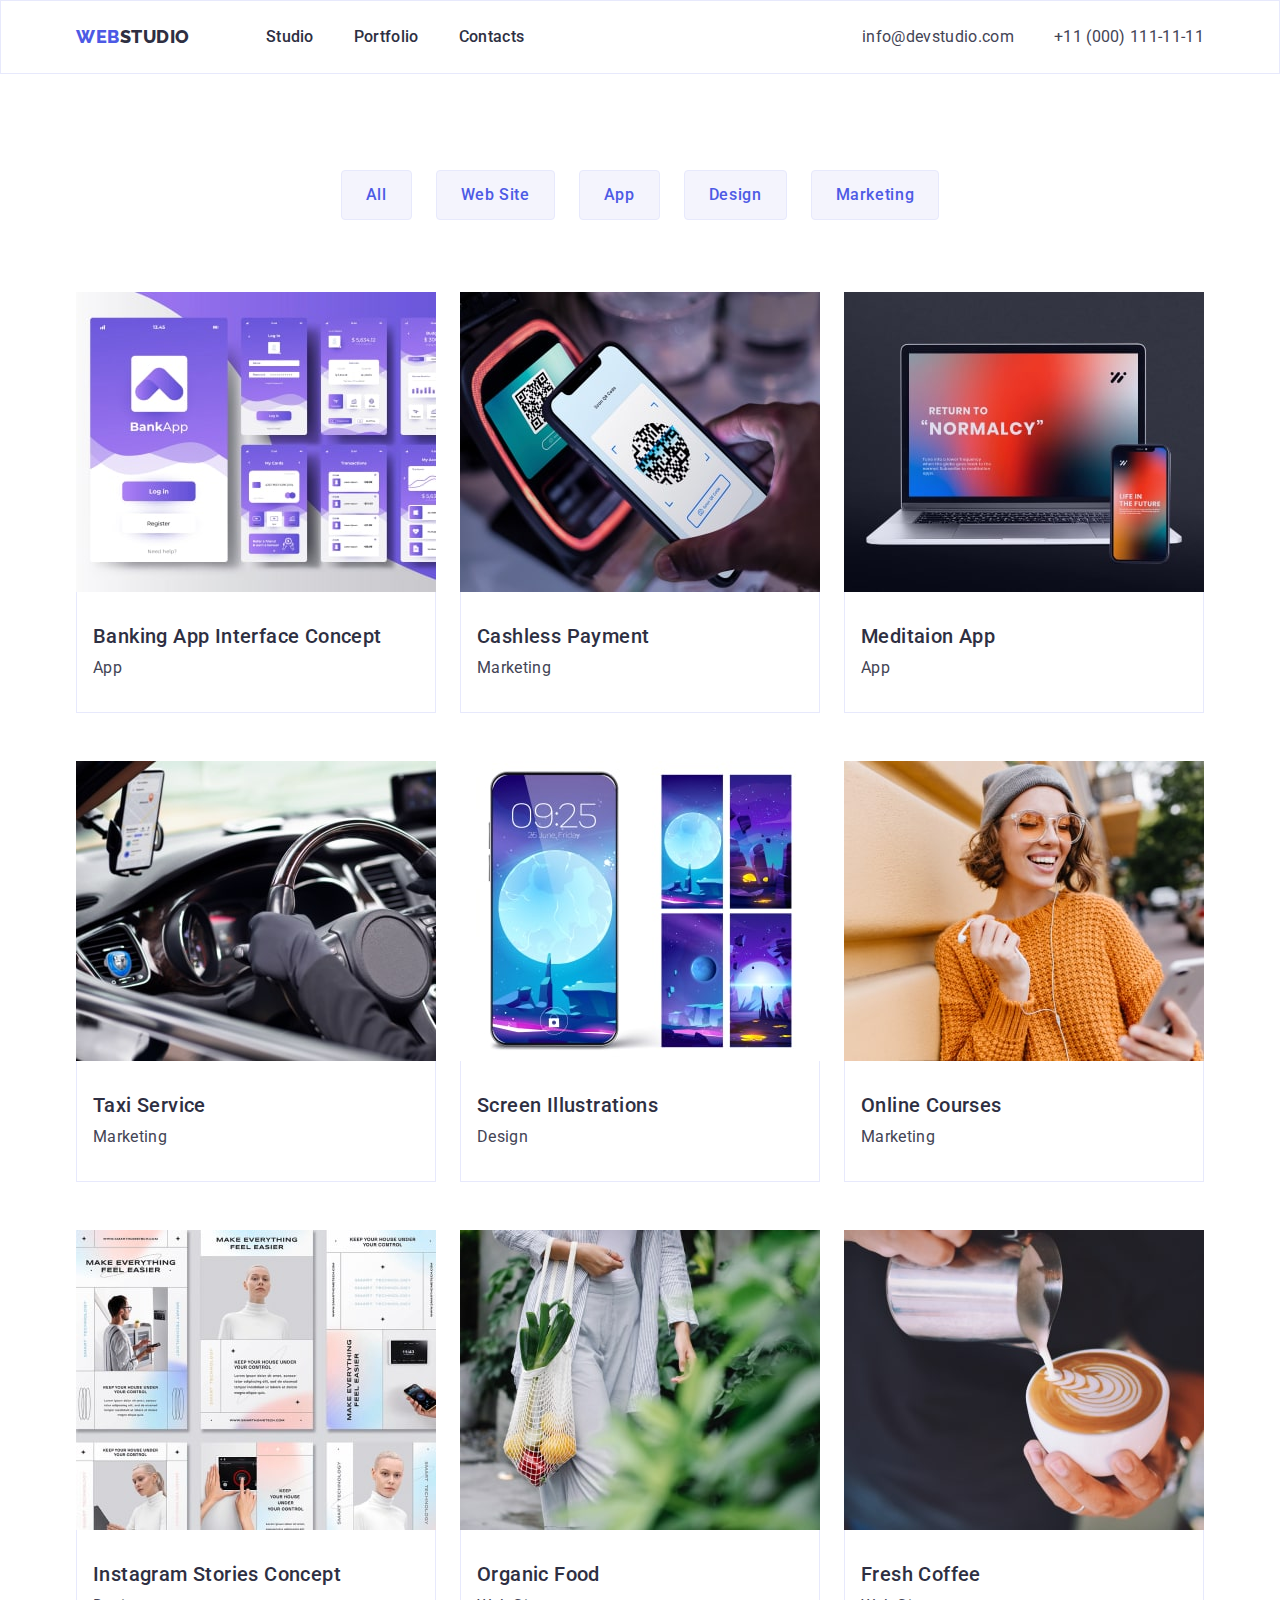
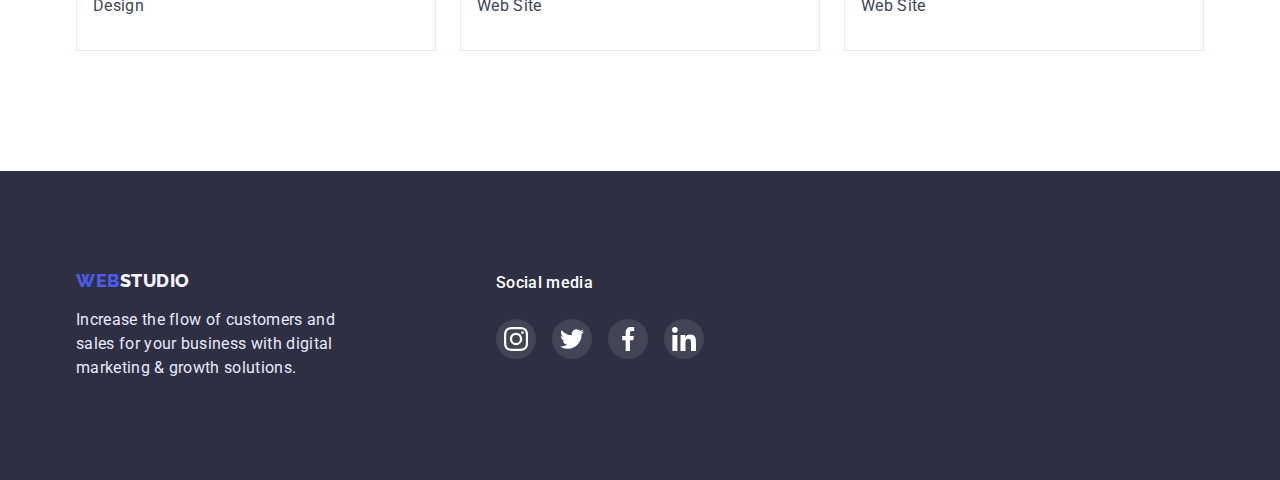
==== commit 33cc0888: "fixing errors" ====
--- a/portfolio.html
+++ b/portfolio.html
@@ -64,7 +64,7 @@
         </ul>
         <ul class="portfolio-list ">
         <li class="portfolio-item list width-card">
-            <a href="" class="portfolio-link">
+            <a href="" class="portfolio-link link">
             <img src="./images/portfolio/img1.jpg" alt="Banking App Interface Concept" >
             <div class="portfolio-item-wrap border">
             <h2 class="portfolio-subtitle section-subtitle ">Banking App Interface Concept</h2>
@@ -73,7 +73,7 @@
             </a>
         </li>
         <li class="portfolio-item list width-card">
-            <a href="" class="portfolio-link">
+            <a href="" class="portfolio-link link">
             <img src="./images/portfolio/img2.jpg" alt="Cashless Payment" width="360" height="300">
             <div class="portfolio-item-wrap border">
             <h2 class="portfolio-subtitle section-subtitle">Cashless Payment</h2>
@@ -82,7 +82,7 @@
             </a>
         </li>
         <li class="portfolio-item list width-card">
-            <a href="" class="portfolio-link">
+            <a href="" class="portfolio-link link">
             <img src="./images/portfolio/img3.jpg" alt="Meditaion App" width="360" height="300">
             <div class="portfolio-item-wrap border">
             <h2 class="portfolio-subtitle section-subtitle">Meditaion App</h2>
@@ -91,7 +91,7 @@
             </a>
         </li>
         <li class="portfolio-item list width-card">
-            <a href="" class="portfolio-link">
+            <a href="" class="portfolio-link link">
             <img src="./images/portfolio/img4.jpg" alt="Taxi Service" width="360" height="300">
             <div class="portfolio-item-wrap border">
             <h2 class="portfolio-subtitle section-subtitle">Taxi Service</h2>
@@ -100,7 +100,7 @@
             </a>
         </li>
         <li class="portfolio-item list width-card">
-            <a href="" class="portfolio-link">
+            <a href="" class="portfolio-link link">
             <img src="./images/portfolio/img5.jpg" alt="Screen Illustrations" width="360" height="300">
             <div class="portfolio-item-wrap border">
             <h2 class="portfolio-subtitle section-subtitle">Screen Illustrations</h2>
@@ -109,7 +109,7 @@
             </a>
         </li>
         <li class="portfolio-item list width-card">
-            <a href="" class="portfolio-link">
+            <a href="" class="portfolio-link link">
                 <img src="./images/portfolio/img6.jpg" alt="Online Courses" width="360" height="300">
                 <div class="portfolio-item-wrap border">
                 <h2 class="portfolio-subtitle section-subtitle">Online Courses</h2>
@@ -118,7 +118,7 @@
             </a>
         </li>
         <li class="portfolio-item list width-card">
-            <a href="" class="portfolio-link">
+            <a href="" class="portfolio-link link">
             <img src="./images/portfolio/img7.jpg" alt="Instagram Stories Concept" width="360" height="300">
             <div class="portfolio-item-wrap border">
             <h2 class="portfolio-subtitle section-subtitle">Instagram Stories Concept</h2>
@@ -127,7 +127,7 @@
             </a>
         </li>
         <li class="portfolio-item list width-card">
-            <a href="" class="portfolio-link">
+            <a href="" class="portfolio-link link">
             <img src="./images/portfolio/img8.jpg" alt="Organic Food" width="360" height="300">
             <div class="portfolio-item-wrap border">
             <h2 class="portfolio-subtitle section-subtitle">Organic Food</h2>
@@ -136,7 +136,7 @@
             </a>
         </li>
         <li class="portfolio-item list width-card">
-            <a href="" class="portfolio-link">
+            <a href="" class="portfolio-link link">
             <img src="./images/portfolio/img9.jpg" alt="Fresh Coffee" width="360" height="300">
             <div class="portfolio-item-wrap border">
             <h2 class="portfolio-subtitle section-subtitle">Fresh Coffee</h2>
--- a/css/styles.css
+++ b/css/styles.css
@@ -220,29 +220,17 @@
     gap: 24px;   
     }
     .about-item{
-    width: 264px;
-    }
-    .about-list-ico{
-    display: flex;
-    gap: 24px;
-    }
-    .about-item-ico{
     width:calc((100% - 3*24px) / 4);
-     
-    margin-bottom: 8px;
-    }
-    .about-item-link {
-    width: 100%;
-    height: 100%;
-    display: flex;
-    justify-content: center;
-    align-items: center;
-    background: var(--white-two);
-    border-radius: 4px;
     }
     .about-item-svg{
     width: 100%;
-    height: 112px;    
+    height: 112px; 
+    display: flex;
+    justify-content: center;
+    align-items: center;
+    background: var(--white-two);
+    border-radius: 4px; 
+    margin-bottom: 8px;  
     }
     /* --------DOING---------- */
     .doing{
@@ -365,7 +353,12 @@
     .portfolio-link:is(:hover, :focus){
     box-shadow: 0px 4px 4px rgba(0, 0, 0, 0.25);
     }
+    .portfolio-subtitle{
+    color:var(--grey-two) ;
+    }
+
     /* ---------FOOTER--------- */
+
     .footer{
     padding-top: 100px;
     padding-bottom: 100px;
